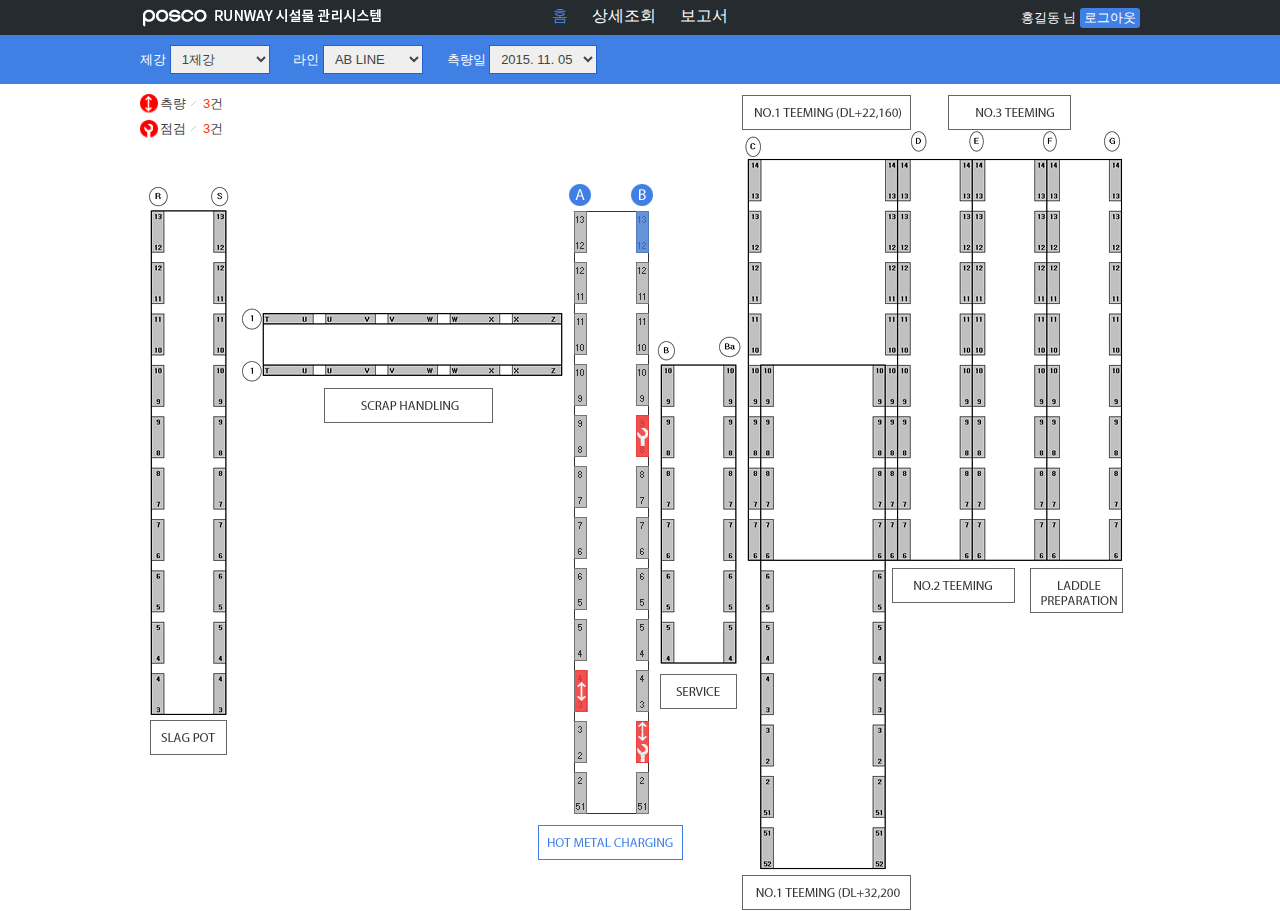
==== poscoFMS/src/main/webapp/html/v2/html/index.html @ a6bffa9b "신규 디자인 추가" ====
<!DOCTYPE html>
<html lang="ko">
<head>
<meta charset="utf-8">
<meta content="IE=edge" http-equiv="X-UA-Compatible">
<title>RUNWAY시설물 관리시스템</title>
<link rel="stylesheet" href="../css/style.css">
</head>

<body>  
<div id="header_wrap">
	<div class="header">
    	<h1>POSCO RUNWAY시설물 관리시스템</h1>
        <ul>
        	<li><a href="#" class="home on">홈</a></li>
            <li><a href="#" class="detail">상세조회</a></li>
            <li><a href="#" class="report">보고서</a></li>
        </ul>
        <p class="user">
        	<span>홍길동 님</span>
            <button type="button">로그아웃</button>
        </p>
    </div>
</div>
<!-- END HEADER -->

<div id="wrap">
	<div class="snb">
    	<ul>
        	<li>
            	<label>제강</label>
                <select>
                  <option>1제강</option>
                  <option>2제강</option>
                  <option>3제강</option>
                </select>
            </li>
            <li>
            	<label>라인</label>
                <select>
                  <option>AB LINE</option>
                  <option>CD LINE</option>
                  <option>EF LINE</option>
                </select>
            </li>
            <li>
            	<label>측량일</label>
                <select>
                  <option>2015. 11. 05</option>
                  <option>2014. 11. 05</option>
                  <option>2013. 11. 05</option>
                </select>
            </li>
        </ul>
    </div>
    <!-- END NAV --> 
    <div class="contents">
    	<ul class="count">
        	<li class="measure"><label>측량</label><span>3</span>건</li>
        	<li class="check"><label>점검</label><span>3</span>건</li>
        </ul>
        
    	<div class="index xy">
        	<!-- 링크샘플 A13 -->
        	<a href="#" style="top:117px;left:435px;" title="A13"></a>
            <!-- 선택된 샘플 B13 -->
            <a href="#" class="on" style="top:117px; left:496px;" title="B13~12"></a>
            <!-- 측량경고 샘플 A4 -->
            <p style="top:576px; left:435px;" title="A4~3">
            	<a href="#" class="measure">측량경고</a>
            </p>
            <!-- 점검경고 샘플 B9 -->
            <p style="top:321px; left:496px;" title="B9~8">
            	<a href="#" class="check">측량경고</a>
            </p>
            <!-- 측량,점검경고 샘플 B3 -->
            <p style="top:627px; left:496px;" class="both" title="B3~2">
            	<a href="#" class="measure">측량경고</a>
                <a href="#" class="check">측량경고</a>
            </p>
        </div>
        <!-- END INDEX -->
    </div>
    <!-- END CONTENTS -->   
</div>
<!-- END WRAP --> 
</body>
</html>
---- poscoFMS/src/main/webapp/html/v2/css/style.css ----
@charset "utf-8";

/* RESET CSS */
* { margin:0; padding:0; border:0; outline:0; vertical-align:top; }
article, aside, details, figcaption, figure, footer, header, hgroup, menu nav, section { display:block; }
ul, ol, dl { list-style:none; }
img, video { max-width:100%; border:0; vertical-align:top; }
a {vertical-align:top; text-decoration:none; color:#000; }
table { border-collapse:collapse; border-spacing:0; }
input, select { vertical-align:middle; }
html, body { margin:0; padding:0; height:100%; }
body, th, td, input, select, textarea { color:#444; font-family:'Malgun Gothic','돋움',dotum, sans-serif; font-size:13px; line-height:1.5em;}
button { cursor:pointer; font-family:'Malgun Gothic','돋움'; }

/* /////// 공통적용 /////// */ㄴ
.hide {
visibility:hidden;
display:none;
}
h3 {
float:left;
margin:9px 0 0;
padding-left:12px;
font-size:1.3em;
color:#000;
background:url(../images/bullet_h3.png) no-repeat left 7px;
}
h4 {
width:100px;
margin-bottom:20px;
padding:5px;
color:#407fe3;
font-size:1.1em;
text-align:center;
border:1px solid #407fe3;
}

.btns {
margin-bottom:15px;
text-align:right;
}
.btns button {
padding:5px 15px;
font-size:1.2em;
color:#407fe3;
border:3px solid #407fe3;
border-radius:19px;
background:#fff;	
}
.btns button:hover {
color:#fff;
background:#407fe3;
}
.btns button.on {
color:#fff;
background:#407fe3;
}
.graph {
min-height:630px;
margin-bottom:30px;
padding:10px;
border:1px solid #eee;
}


/* LAYOUT */
#header_wrap {
background-color:#262b30;
}
#header_wrap .header {
position:relative;
width:1000px;
height:35px;
margin:0 auto;
}
#wrap {
}
#wrap .snb {
padding:10px;
background:#407fe3;
}
#wrap .contents {
position:relative;
width:1000px;
margin:10px auto;
}

/* HEADER */
.header h1 {
float:left;
width:245px;
height:25px;
margin-top:7px;
text-indent:-999em;
cursor:pointer;
background:url(../images/logo.png) no-repeat 0 0;
}

.header > ul {
margin:0 auto;
width:300px;
text-align:center;
}
.header > ul li {
display:inline-block;
margin:0 10px;
padding-top:6px;
}
.header > ul li a {
color:#fff;
font-size:1.2em;
}
.header > ul li a:hover {
color:#407fe3;
}
.header > ul li a.on {
color:#407fe3;
}
.header .user {
position:absolute;
top:7px;
right:0;
color:#fff;
}
.header .user > span {
}
.header .user > button {
padding:1px 4px;
color:#FFF;
border-radius:3px;
background:#407fe3;
}
.header .user > button:hover {
background:#5999ff;
}
.header .user * {
vertical-align:middle;
}


/* WRAP */
/* ///// WRAP / SNB영역 ///// */
.snb ul {
width:1000px;
margin:0 auto;
}
.snb ul li {
display:inline-block;
margin-right:20px;
}
.snb ul li label {
color:#fff;
}
.snb ul li select {
display:inline-block;
min-width:100px;
padding:5px 7px;
border:1px solid #2362c8;
}
.snb ul li * {
vertical-align:middle;
}

/* CONTENTS */
.contents ul.count {
position:absolute;
top:0;
left:0;
margin:0;
padding:0;
}
.contents ul.count li label {
display:inline-block;
margin-right:7px;
padding-right:10px;
background:url(../images/ico_label.png) no-repeat right;
}
.contents ul.count li {
margin-bottom:5px;
padding-left:20px;
background-image:url(../images/ico_count.png);
background-repeat:no-repeat;
}
.contents ul.count li.measure {
background-position:0 0;
}
.contents ul.count li.check {
background-position:0 -20px;
}
.contents > ul.count li span {
color:#ff3300;
}

/* 상세조회 */
.contents .view {
float:left;
width:765px;
padding-bottom:20px;
}
.view .title {
margin-bottom:40px;
}


/* 도면, 좌표 */
.contents .index {
width:1000px;
height:817px;
background-color:#f0f2f4;
background-image:url(../images/index.png);
background-repeat:no-repeat;
background-position:0 0;
}
.contents .subindex {
float:left;
width:190px;
height:700px;
margin-right:40px;
border:1px dotted #407fe3;
background-image:url(../images/index_sub.png);
background-repeat:no-repeat;
background-position:center;
background-color:#eee;
}
.contents .xy > a {
position:absolute;
width:13px;
height:42px;
display:inline-block;
}
.contents .xy > a:hover {
filter:alpha(opacity=50); opacity:0.5; -moz-opacity:0.5;		
background-color:#fff;	
}
.contents .xy > a.on {
background-color:#407fe3;
filter:alpha(opacity=70); opacity:0.7; -moz;-opacity:0.7;	
}
.contents .xy > p {
position:absolute;
width:13px;
height:42px;	
background-color:#F33;
filter:alpha(opacity=80); opacity:0.8; -moz;-opacity:0.8;		
}
.contents .xy > p a {
display:inline-block;
width:100%;	
height:100%;
text-indent:-999em;
background-image:url(../images/ico_warning.png);
background-repeat:no-repeat;
}
.contents .xy > p a.measure {
background-position:left center;
}
.contents .xy > p a.check {
background-position:-13px center;
}
.contents .xy > p.both {
position:absolute;
width:13px;
height:42px;	
background-color:#F33;
filter:alpha(opacity=80); opacity:0.8; -moz;-opacity:0.8;		
}
.contents .xy p.both > a {
display:inline-block;
width:100%;	
height:21px;
text-indent:-999em;
background-image:url(../images/ico_warning.png);
background-repeat:no-repeat;
}
.contents .xy p.both > a.measure {
background-position:left center;
}
.contents .xy p.both > a.check {
background-position:-13px center;
}

/* 상세 / 측량 */
.measure_wrap {
position:relative;
float:left;
margin-bottom:20px;
}
/* 상세 / 측량 / 진직도 */
.measure_wrap .straight {
float:left;
position:relative;
width:250px;
height:560px;
margin-bottom:50px;
background:url(../images/drawing_straight.png) no-repeat 0 50px;
}
.measure_wrap .straight a span {
display:inline-block;
margin-top:13px;
}
.measure_wrap .straight > a {	
position:absolute;
width:50px;
height:50px;
display:inline-block;
border-radius:25px;
color:#fff;
font-size:1.5em;
text-align:center;
vertical-align:middle;
background-color:#407fe3;
filter:alpha(opacity=90); opacity:0.9; -moz;-opacity:0.9;	
}
.measure_wrap .straight .first {
top:95px;
}
.measure_wrap .straight .middle {
top:280px;
}
.measure_wrap .straight .last {
top:468px;
}
/* 상세 / 측량 / 굴곡도 */
.measure_wrap .curve {
float:left;
position:relative;
width:510px;
height:300px;
background:url(../images/drawing_curve.png) no-repeat 0 50px;
}
.measure_wrap .curve a span {
display:inline-block;
margin-top:13px;
}
.measure_wrap .curve > a {	
position:absolute;
width:50px;
height:50px;
top:55px;
display:inline-block;
border-radius:25px;
color:#fff;
font-size:1.5em;
text-align:center;
vertical-align:middle;
background-color:#407fe3;
filter:alpha(opacity=90); opacity:0.9; -moz;-opacity:0.9;	
}
.measure_wrap .curve .first {
left:40px;
}
.measure_wrap .curve .middle {
left:222px;
}
.measure_wrap .curve .last {
left:413px;
}
.measure_wrap > div a.warn {
background-color:#ff3300;
}

/* 상세 / 측량 / 기준상세표 */
.measure_list {
float:left;
width:510px;
}
.measure_list table {
width:100%;
border:1px solid #407fe3;
}
.measure_list table th {
padding:10px;
color:#fff;
font-size:1.1em;		
border:1px solid #fff;
background-color:#407fe3;
}
.measure_list table td {
padding:10px 0;
font-size:1.1em;
border:1px solid #407fe3;
text-align:center;
}
.measure_list table tr.warn > th:nth-child(1) {
background-color:#ff3300;
}
.measure_list table tr.warn > td:nth-child(3) {
color:#ff3300;
}
.measure_list table tr.warn > td:nth-child(4)  {
background:url(../images/ico_ox.png) no-repeat center -70px;
}
.measure_list table td:nth-child(4) {
background:url(../images/ico_ox.png) no-repeat center 10px;
}

/* 상세 / 측량 / 점검기준표 */
.standard {
clear:left;
}
.standard > h3 {
display:block;
margin-bottom:10px;
}
.standard table {
width:100%;
border:1px solid #407fe3;
}
.standard table thead th {
padding:10px;
color:#fff;
border:1px solid #fff;
background-color:#999;
}
.standard table tbody th {
padding:10px;
color:#333;
border:1px solid #fff;
background-color:#ccc;
}
.standard table td {
padding:10px;
border:1px solid #999;
text-align:center;
vertical-align:middle;
}
.standard table th,td * {
vertical-align:middle;
}

/* 상세 / 점검 / 점검도면 */
.check_drawing {
position:relative;
width:100%;
height:600px;
margin-bottom:50px;
background:url(../images/check.png)  no-repeat 0 0;
}
.check_drawing li {
position:absolute;
width:30px;
height:26px;
padding-top:4px;
color:#fff;
font-size:1.3em;
cursor:pointer;
text-align:center;
border-radius:15px;
background-color:#222;
}
.check_drawing li.warn {
background-color:#ff3300;
}

/* 상세 / 점검 / 점검표 */
.check_list {
}
.check_list > h3 {
margin-bottom:15px;
}
.check_list table {
width:100%;
border:1px solid #407fe3;
}
.check_list table th {
padding:5px;
color:#fff;
font-size:1.1em;
font-weight:normal;
vertical-align:middle;		
border:1px solid #fff;
background-color:#407fe3;
}
.check_list table td {
padding:10px 0;
font-size:1.1em;
border:1px solid #407fe3;
text-align:center;
}
.check_list table td.none {
background:url(../images/ico_ox.png) no-repeat center -148px;
}
.check_list table td.warn {
color:#ff3300;
}
.check_list table tr:hover {
background:#FFC;
}

/* LOGIN */
body.login {
background-image:url(../images/login_bg.jpg);
background-repeat:no-repeat;
background-position:center 0;
background-color:#000;
}
.login_wrap {
position:relative;
top:50%;
left:50%;
margin:-200px 0 0 -210px;
width:420px;
padding:50px 30px;
text-align:center;
background:#407fe3;
filter:alpha(opacity=90); opacity:0.9; -moz-opacity:0.9;		

}
.login_wrap > h1 {
position:absolute;
top:-60px;
left:0;
width:245px;
height:48px;
margin-top:7px;
text-indent:-999em;
cursor:pointer;
background:url(../images/logo_login.png) no-repeat 0 0;
}
.login_wrap form P {
margin-bottom:15px;
}
.login_wrap form P > input {
width:350px;
padding:15px;
font-size:1.7em;
color:#FFF;
border:3px solid #fff;
background:none;
}
/*
.login_wrap form P > input:hover {
border:3px solid #407fe3
}
*/
.login_wrap form > button {
width:384px;	
padding:21px;
font-size:1.7em;
color:#222;
background:#feff8d;
}
.login_wrap form > button:hover {
color:#407fe3;
background:#fff;
}


/* LAYER */
.layer {
position:absolute;
top:0;
left:0;
width:100%;
height:100%;
background-color:#000;
z-index:200;	
}
.layer > .contents {
position:relative;
width:90%;
height:700px;
margin:80px auto;
padding:10px;
background-color:#fff;
}
.layer p.close {
position:absolute;
top:-40px;
right:0;
}
.layer p.close > button {
width:30px;
height:30px;
text-indent:-999em;
background:url(../images/btn_close.png) no-repeat 0 0;
}
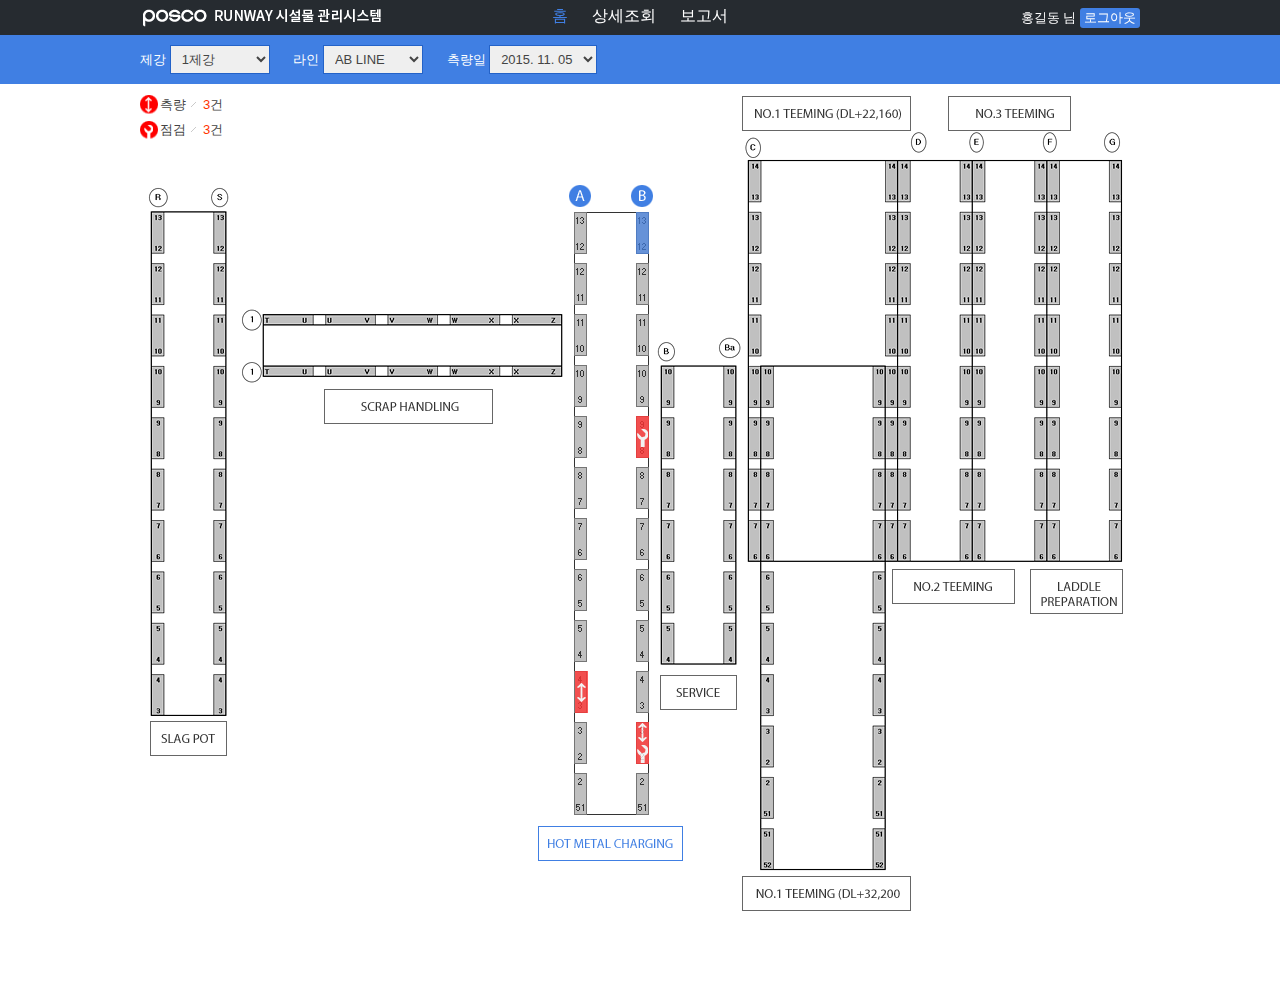
==== commit 647e718a: "디자인 수정분 반영함" ====
--- a/poscoFMS/src/main/webapp/html/v2/html/index.html
+++ b/poscoFMS/src/main/webapp/html/v2/html/index.html
@@ -4,6 +4,8 @@
 <meta charset="utf-8">
 <meta content="IE=edge" http-equiv="X-UA-Compatible">
 <title>RUNWAY시설물 관리시스템</title>
+<meta name="viewport" content="width=device-width,initial-scale=1.0,minimum-scale=1.0,maximum-scale=1.0" />
+<meta content="width=device-width,initial-scale=1.0,minimum-scale=1.0,maximum-scale=1.0,user-scalable=no" name="viewport">
 <link rel="stylesheet" href="../css/style.css">
 </head>
 
@@ -21,11 +23,7 @@
             <button type="button">로그아웃</button>
         </p>
     </div>
-</div>
-<!-- END HEADER -->
-
-<div id="wrap">
-	<div class="snb">
+    <div class="snb">
     	<ul>
         	<li>
             	<label>제강</label>
@@ -54,6 +52,10 @@
         </ul>
     </div>
     <!-- END NAV --> 
+</div>
+<!-- END HEADER -->
+
+<div id="wrap">
     <div class="contents">
     	<ul class="count">
         	<li class="measure"><label>측량</label><span>3</span>건</li>
--- a/poscoFMS/src/main/webapp/html/v2/css/style.css
+++ b/poscoFMS/src/main/webapp/html/v2/css/style.css
@@ -29,31 +29,32 @@
 width:100px;
 margin-bottom:20px;
 padding:5px;
-color:#407fe3;
+color:#333;
 font-size:1.1em;
 text-align:center;
-border:1px solid #407fe3;
+border:1px solid #333;
 }
 
 .btns {
-margin-bottom:15px;
+position:absolute;
+top:45px;
+right:0;
 text-align:right;
 }
 .btns button {
 padding:5px 15px;
 font-size:1.2em;
+color:#fff;
+border-radius:19px;
+background:#1c3c70;	
+}
+.btns button:hover {
+color:#fff;
+background:#2d64bb;
+}
+.btns button.on {
 color:#407fe3;
-border:3px solid #407fe3;
-border-radius:19px;
-background:#fff;	
-}
-.btns button:hover {
-color:#fff;
-background:#407fe3;
-}
-.btns button.on {
-color:#fff;
-background:#407fe3;
+background:#fff;
 }
 .graph {
 min-height:630px;
@@ -65,7 +66,11 @@
 
 /* LAYOUT */
 #header_wrap {
+position:fixed;
+width:100%;
+top:0;
 background-color:#262b30;
+z-index:999;
 }
 #header_wrap .header {
 position:relative;
@@ -74,8 +79,9 @@
 margin:0 auto;
 }
 #wrap {
-}
-#wrap .snb {
+margin-top:95px;
+}
+.snb {
 padding:10px;
 background:#407fe3;
 }
@@ -283,6 +289,7 @@
 .measure_wrap {
 position:relative;
 float:left;
+min-width:740px;
 margin-bottom:20px;
 }
 /* 상세 / 측량 / 진직도 */
@@ -526,18 +533,21 @@
 font-size:1.7em;
 color:#FFF;
 border:3px solid #fff;
+border-radius:7px;
 background:none;
 }
-/*
+
 .login_wrap form P > input:hover {
-border:3px solid #407fe3
-}
-*/
+color:#feff8d;
+border:3px solid #feff8d
+}
+
 .login_wrap form > button {
 width:384px;	
 padding:21px;
 font-size:1.7em;
 color:#222;
+border-radius:7px;
 background:#feff8d;
 }
 .login_wrap form > button:hover {
